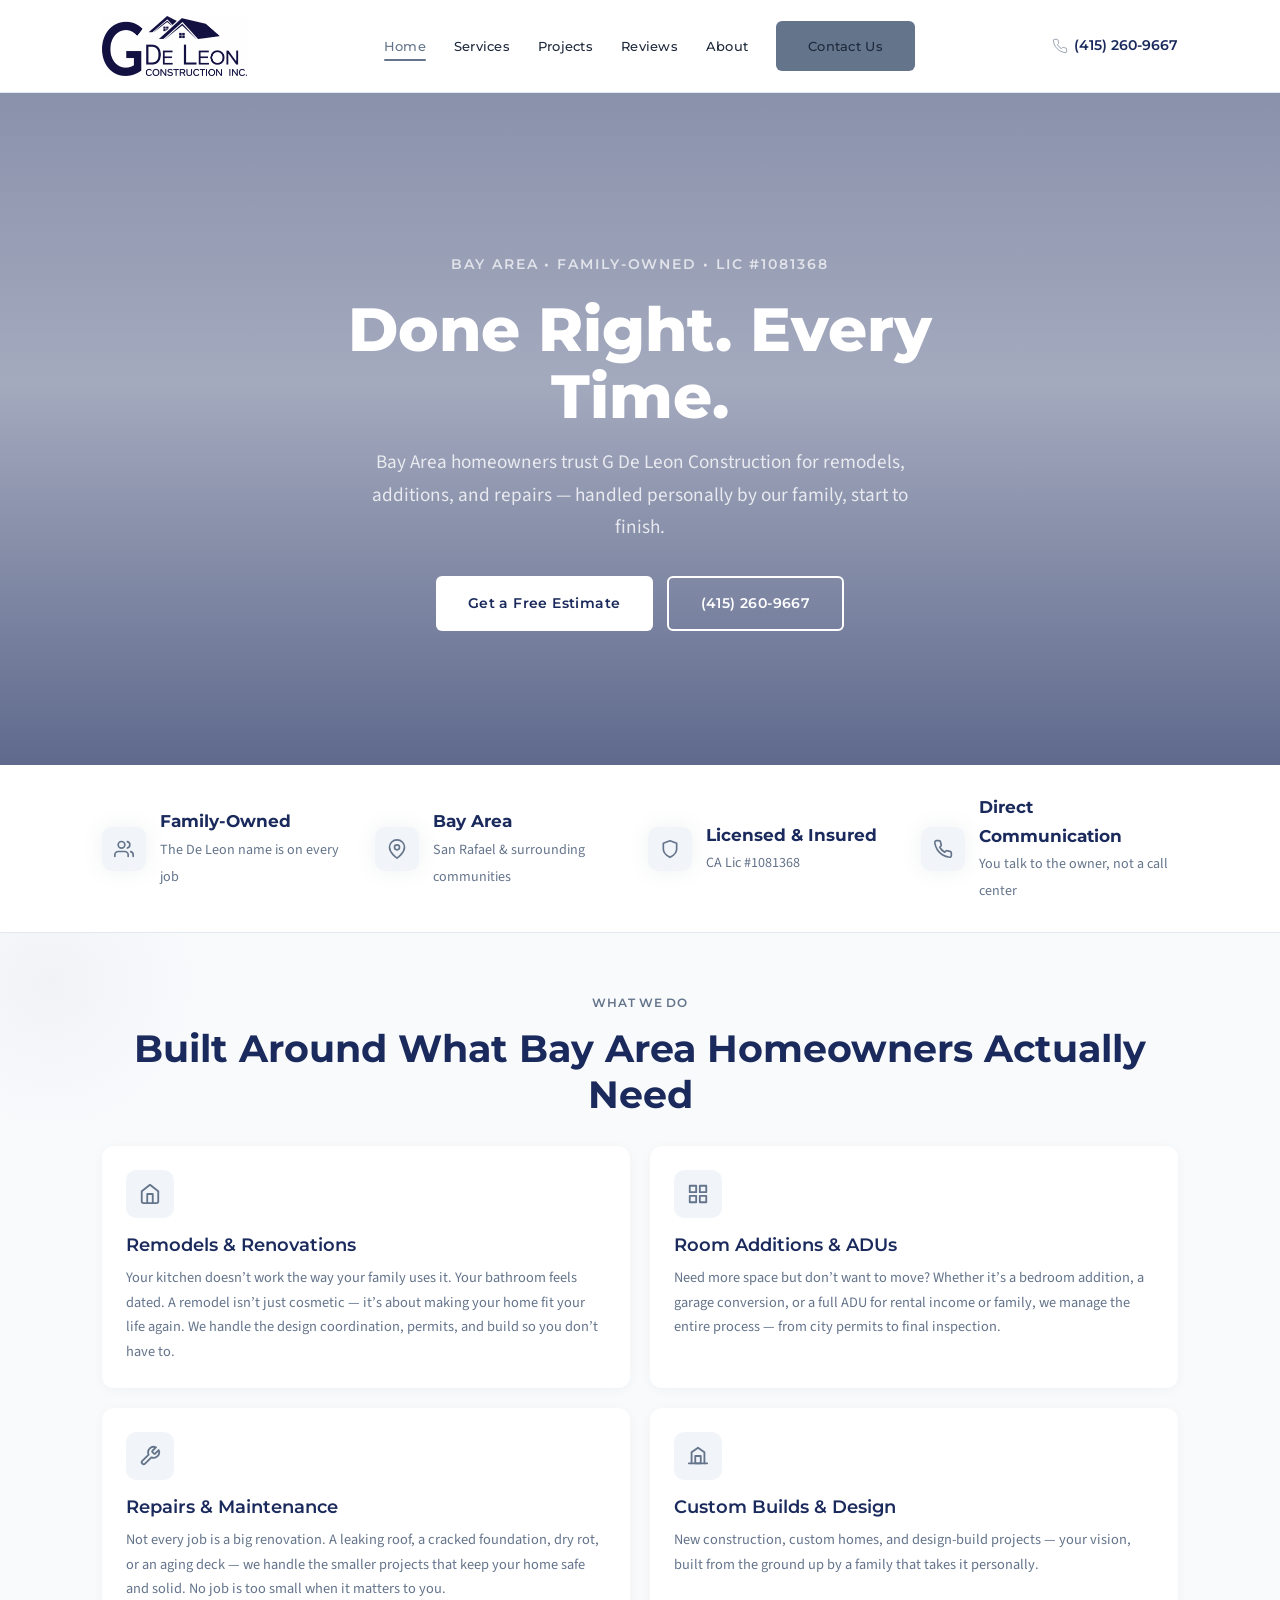
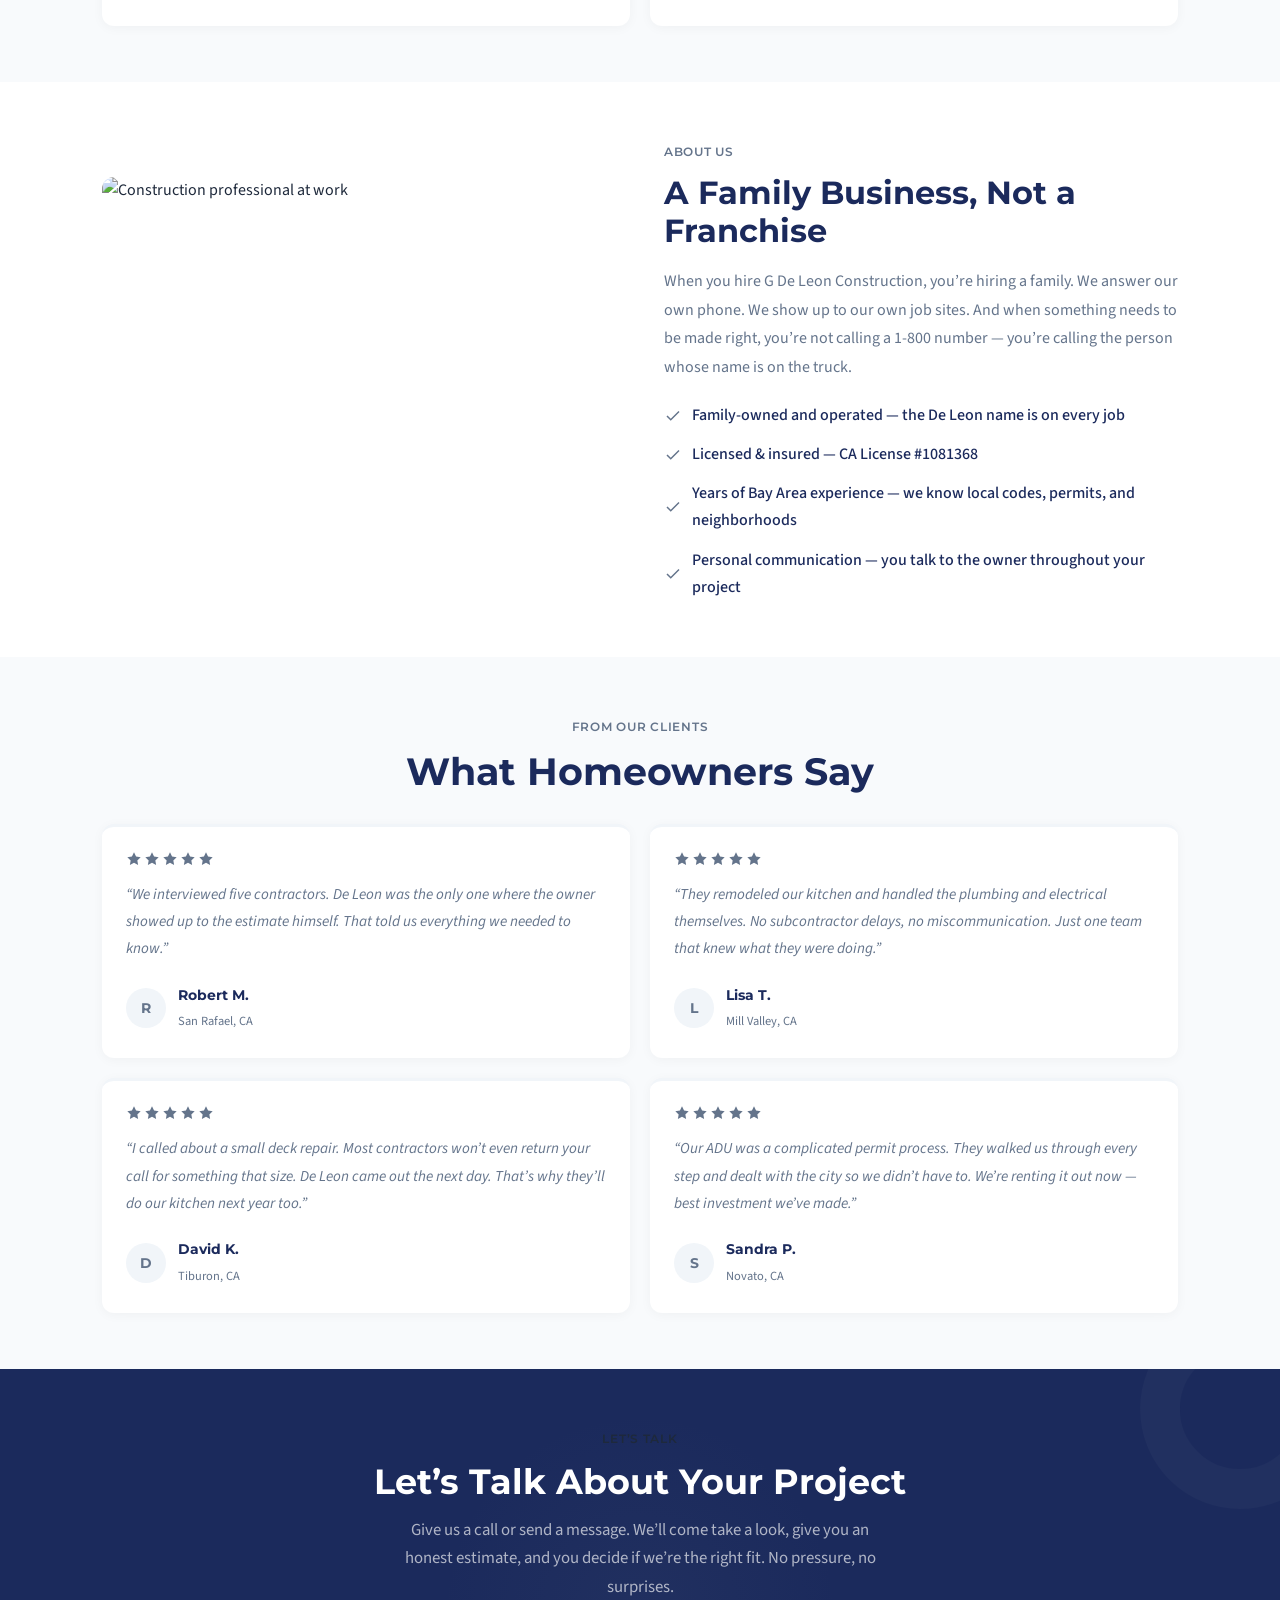
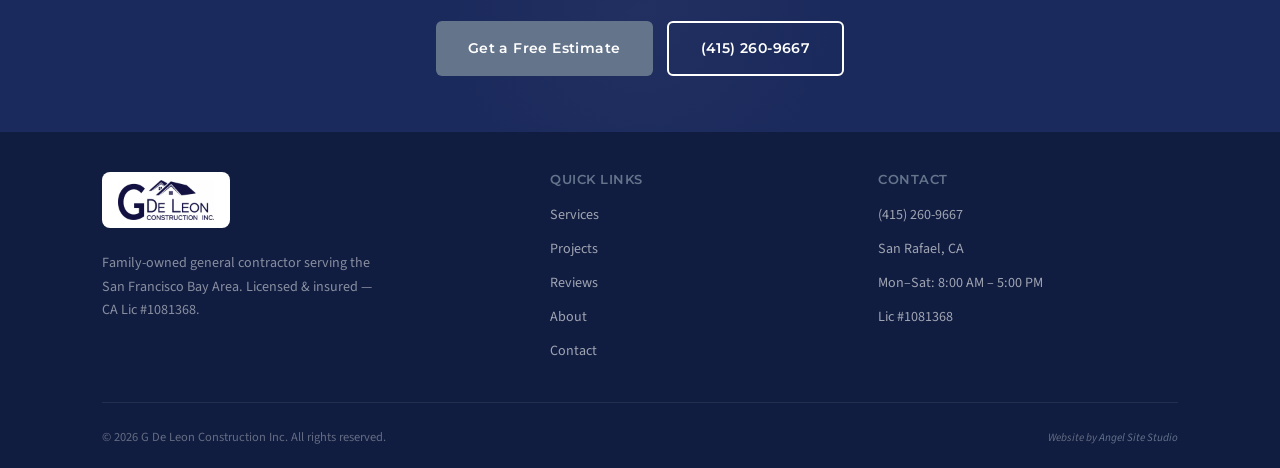
==== index.html @ 247d66f2 "Initial site build — G De Leon Construction Inc. Family-owned general contractor website for Bay Are" ====
<!DOCTYPE html>
<html lang="en">
<head>
  <meta charset="UTF-8" />
  <meta name="viewport" content="width=device-width, initial-scale=1.0" />
  <title>G De Leon Construction Inc. | Family-Owned General Contractor &mdash; Bay Area, CA</title>
  <meta name="description" content="G De Leon Construction &mdash; family-owned general contractor serving the Bay Area. Kitchen & bath remodels, room additions, ADUs, and home repairs. Call (415) 260-9667." />
  <link rel="icon" type="image/svg+xml" href="images/favicon.svg">
  <link rel="stylesheet" href="css/styles.css" />
  <script type="application/ld+json">
  {
    "@context": "https://schema.org",
    "@type": "GeneralContractor",
    "name": "G De Leon Construction Inc.",
    "telephone": "+14152609667",
    "areaServed": "San Francisco Bay Area",
    "address": { "@type": "PostalAddress", "addressLocality": "San Rafael", "addressRegion": "CA", "addressCountry": "US" }
  }
  </script>
</head>
<body>

  <!-- Header -->
  <header class="site-header">
    <div class="container">
      <div class="header-inner">
        <a href="index.html" class="logo">
          <img src="images/logo.png" alt="G De Leon Construction" />
        </a>
        <nav class="main-nav" aria-label="Main">
          <a href="index.html" class="active">Home</a>
          <a href="services.html">Services</a>
          <a href="projects.html">Projects</a>
          <a href="reviews.html">Reviews</a>
          <a href="about.html">About</a>
          <a href="contact.html" class="btn btn-amber">Contact Us</a>
        </nav>
        <a href="tel:4152609667" class="header-phone">
          <svg viewBox="0 0 24 24" fill="none" stroke="currentColor"><path d="M22 16.92v3a2 2 0 01-2.18 2 19.79 19.79 0 01-8.63-3.07 19.5 19.5 0 01-6-6 19.79 19.79 0 01-3.07-8.67A2 2 0 014.11 2h3a2 2 0 012 1.72 12.84 12.84 0 00.7 2.81 2 2 0 01-.45 2.11L8.09 9.91a16 16 0 006 6l1.27-1.27a2 2 0 012.11-.45 12.84 12.84 0 002.81.7A2 2 0 0122 16.92z"/></svg>
          (415) 260-9667
        </a>
        <button class="nav-toggle" aria-label="Menu">
          <span></span><span></span><span></span>
        </button>
      </div>
    </div>
  </header>

  <!-- Hero -->
  <section class="hero">
    <div class="hero-bg"></div>
    <div class="hero-overlay"></div>
    <div class="container">
      <div class="hero-content">
        <span class="label">BAY AREA &bull; FAMILY-OWNED &bull; LIC #1081368</span>
        <h1>Done Right. Every Time.</h1>
        <p>Bay Area homeowners trust G De Leon Construction for remodels, additions, and repairs &mdash; handled personally by our family, start to finish.</p>
        <div class="hero-btns">
          <a href="#contact" class="btn btn-white">Get a Free Estimate</a>
          <a href="tel:4152609667" class="btn btn-outline-white">(415) 260-9667</a>
        </div>
      </div>
    </div>
  </section>

  <!-- Stats Strip -->
  <section class="stats">
    <div class="container">
      <div class="stats-grid">
        <div class="stat-item">
          <div class="stat-icon">
            <svg viewBox="0 0 24 24"><path d="M17 21v-2a4 4 0 00-4-4H5a4 4 0 00-4 4v2"/><circle cx="9" cy="7" r="4"/><path d="M23 21v-2a4 4 0 00-3-3.87"/><path d="M16 3.13a4 4 0 010 7.75"/></svg>
          </div>
          <div class="stat-text">
            <strong>Family-Owned</strong>
            <span>The De Leon name is on every job</span>
          </div>
        </div>
        <div class="stat-item">
          <div class="stat-icon">
            <svg viewBox="0 0 24 24"><path d="M21 10c0 7-9 13-9 13s-9-6-9-13a9 9 0 0118 0z"/><circle cx="12" cy="10" r="3"/></svg>
          </div>
          <div class="stat-text">
            <strong>Bay Area</strong>
            <span>San Rafael &amp; surrounding communities</span>
          </div>
        </div>
        <div class="stat-item">
          <div class="stat-icon">
            <svg viewBox="0 0 24 24"><path d="M12 22s8-4 8-10V5l-8-3-8 3v7c0 6 8 10 8 10z"/></svg>
          </div>
          <div class="stat-text">
            <strong>Licensed &amp; Insured</strong>
            <span>CA Lic #1081368</span>
          </div>
        </div>
        <div class="stat-item">
          <div class="stat-icon">
            <svg viewBox="0 0 24 24"><path d="M22 16.92v3a2 2 0 01-2.18 2 19.79 19.79 0 01-8.63-3.07 19.5 19.5 0 01-6-6 19.79 19.79 0 01-3.07-8.67A2 2 0 014.11 2h3a2 2 0 012 1.72 12.84 12.84 0 00.7 2.81 2 2 0 01-.45 2.11L8.09 9.91a16 16 0 006 6l1.27-1.27a2 2 0 012.11-.45 12.84 12.84 0 002.81.7A2 2 0 0122 16.92z"/></svg>
          </div>
          <div class="stat-text">
            <strong>Direct Communication</strong>
            <span>You talk to the owner, not a call center</span>
          </div>
        </div>
      </div>
    </div>
  </section>

  <!-- Services -->
  <section class="services-section section">
    <div class="container">
      <div class="text-center">
        <span class="label">What We Do</span>
        <h2 class="section-heading">Built Around What Bay Area Homeowners Actually Need</h2>
      </div>
      <div class="services-grid">
        <div class="service-card">
          <div class="service-icon">
            <svg viewBox="0 0 24 24"><path d="M3 9l9-7 9 7v11a2 2 0 01-2 2H5a2 2 0 01-2-2z"/><polyline points="9 22 9 12 15 12 15 22"/></svg>
          </div>
          <h3>Remodels &amp; Renovations</h3>
          <p>Your kitchen doesn&rsquo;t work the way your family uses it. Your bathroom feels dated. A remodel isn&rsquo;t just cosmetic &mdash; it&rsquo;s about making your home fit your life again. We handle the design coordination, permits, and build so you don&rsquo;t have to.</p>
        </div>
        <div class="service-card">
          <div class="service-icon">
            <svg viewBox="0 0 24 24"><rect x="3" y="3" width="7" height="7"/><rect x="14" y="3" width="7" height="7"/><rect x="14" y="14" width="7" height="7"/><rect x="3" y="14" width="7" height="7"/></svg>
          </div>
          <h3>Room Additions &amp; ADUs</h3>
          <p>Need more space but don&rsquo;t want to move? Whether it&rsquo;s a bedroom addition, a garage conversion, or a full ADU for rental income or family, we manage the entire process &mdash; from city permits to final inspection.</p>
        </div>
        <div class="service-card">
          <div class="service-icon">
            <svg viewBox="0 0 24 24"><path d="M14.7 6.3a1 1 0 000 1.4l1.6 1.6a1 1 0 001.4 0l3.77-3.77a6 6 0 01-7.94 7.94l-6.91 6.91a2.12 2.12 0 01-3-3l6.91-6.91a6 6 0 017.94-7.94l-3.76 3.76z"/></svg>
          </div>
          <h3>Repairs &amp; Maintenance</h3>
          <p>Not every job is a big renovation. A leaking roof, a cracked foundation, dry rot, or an aging deck &mdash; we handle the smaller projects that keep your home safe and solid. No job is too small when it matters to you.</p>
        </div>
        <div class="service-card">
          <div class="service-icon">
            <svg viewBox="0 0 24 24"><path d="M2 20h20"/><path d="M5 20V8l7-5 7 5v12"/><rect x="9" y="12" width="6" height="8"/></svg>
          </div>
          <h3>Custom Builds &amp; Design</h3>
          <p>New construction, custom homes, and design-build projects &mdash; your vision, built from the ground up by a family that takes it personally.</p>
        </div>
      </div>
    </div>
  </section>

  <!-- About Split -->
  <section class="about-split section">
    <div class="container">
      <div class="split-grid">
        <div class="split-image">
          <img src="https://images.unsplash.com/photo-1504307651254-35680f356dfd?w=800&q=85" alt="Construction professional at work" loading="lazy" />
        </div>
        <div class="split-content">
          <span class="label">About Us</span>
          <h2>A Family Business, Not a Franchise</h2>
          <p>When you hire G De Leon Construction, you&rsquo;re hiring a family. We answer our own phone. We show up to our own job sites. And when something needs to be made right, you&rsquo;re not calling a 1-800 number &mdash; you&rsquo;re calling the person whose name is on the truck.</p>
          <ul class="values-list">
            <li><svg viewBox="0 0 24 24" fill="none" stroke="currentColor" stroke-width="2"><polyline points="20 6 9 17 4 12"/></svg> Family-owned and operated &mdash; the De Leon name is on every job</li>
            <li><svg viewBox="0 0 24 24" fill="none" stroke="currentColor" stroke-width="2"><polyline points="20 6 9 17 4 12"/></svg> Licensed &amp; insured &mdash; CA License #1081368</li>
            <li><svg viewBox="0 0 24 24" fill="none" stroke="currentColor" stroke-width="2"><polyline points="20 6 9 17 4 12"/></svg> Years of Bay Area experience &mdash; we know local codes, permits, and neighborhoods</li>
            <li><svg viewBox="0 0 24 24" fill="none" stroke="currentColor" stroke-width="2"><polyline points="20 6 9 17 4 12"/></svg> Personal communication &mdash; you talk to the owner throughout your project</li>
          </ul>
        </div>
      </div>
    </div>
  </section>

  <!-- Testimonials -->
  <section class="testimonials-section section">
    <div class="container">
      <div class="text-center">
        <span class="label">From Our Clients</span>
        <h2 class="section-heading">What Homeowners Say</h2>
      </div>
      <div class="testimonials-grid">
        <div class="testimonial-card">
          <div class="testimonial-stars">
            <svg viewBox="0 0 24 24"><polygon points="12 2 15.09 8.26 22 9.27 17 14.14 18.18 21.02 12 17.77 5.82 21.02 7 14.14 2 9.27 8.91 8.26 12 2"/></svg>
            <svg viewBox="0 0 24 24"><polygon points="12 2 15.09 8.26 22 9.27 17 14.14 18.18 21.02 12 17.77 5.82 21.02 7 14.14 2 9.27 8.91 8.26 12 2"/></svg>
            <svg viewBox="0 0 24 24"><polygon points="12 2 15.09 8.26 22 9.27 17 14.14 18.18 21.02 12 17.77 5.82 21.02 7 14.14 2 9.27 8.91 8.26 12 2"/></svg>
            <svg viewBox="0 0 24 24"><polygon points="12 2 15.09 8.26 22 9.27 17 14.14 18.18 21.02 12 17.77 5.82 21.02 7 14.14 2 9.27 8.91 8.26 12 2"/></svg>
            <svg viewBox="0 0 24 24"><polygon points="12 2 15.09 8.26 22 9.27 17 14.14 18.18 21.02 12 17.77 5.82 21.02 7 14.14 2 9.27 8.91 8.26 12 2"/></svg>
          </div>
          <p class="testimonial-text">&ldquo;We interviewed five contractors. De Leon was the only one where the owner showed up to the estimate himself. That told us everything we needed to know.&rdquo;</p>
          <div class="testimonial-author">
            <div class="testimonial-avatar">R</div>
            <div>
              <strong>Robert M.</strong>
              <span>San Rafael, CA</span>
            </div>
          </div>
        </div>
        <div class="testimonial-card">
          <div class="testimonial-stars">
            <svg viewBox="0 0 24 24"><polygon points="12 2 15.09 8.26 22 9.27 17 14.14 18.18 21.02 12 17.77 5.82 21.02 7 14.14 2 9.27 8.91 8.26 12 2"/></svg>
            <svg viewBox="0 0 24 24"><polygon points="12 2 15.09 8.26 22 9.27 17 14.14 18.18 21.02 12 17.77 5.82 21.02 7 14.14 2 9.27 8.91 8.26 12 2"/></svg>
            <svg viewBox="0 0 24 24"><polygon points="12 2 15.09 8.26 22 9.27 17 14.14 18.18 21.02 12 17.77 5.82 21.02 7 14.14 2 9.27 8.91 8.26 12 2"/></svg>
            <svg viewBox="0 0 24 24"><polygon points="12 2 15.09 8.26 22 9.27 17 14.14 18.18 21.02 12 17.77 5.82 21.02 7 14.14 2 9.27 8.91 8.26 12 2"/></svg>
            <svg viewBox="0 0 24 24"><polygon points="12 2 15.09 8.26 22 9.27 17 14.14 18.18 21.02 12 17.77 5.82 21.02 7 14.14 2 9.27 8.91 8.26 12 2"/></svg>
          </div>
          <p class="testimonial-text">&ldquo;They remodeled our kitchen and handled the plumbing and electrical themselves. No subcontractor delays, no miscommunication. Just one team that knew what they were doing.&rdquo;</p>
          <div class="testimonial-author">
            <div class="testimonial-avatar">L</div>
            <div>
              <strong>Lisa T.</strong>
              <span>Mill Valley, CA</span>
            </div>
          </div>
        </div>
        <div class="testimonial-card">
          <div class="testimonial-stars">
            <svg viewBox="0 0 24 24"><polygon points="12 2 15.09 8.26 22 9.27 17 14.14 18.18 21.02 12 17.77 5.82 21.02 7 14.14 2 9.27 8.91 8.26 12 2"/></svg>
            <svg viewBox="0 0 24 24"><polygon points="12 2 15.09 8.26 22 9.27 17 14.14 18.18 21.02 12 17.77 5.82 21.02 7 14.14 2 9.27 8.91 8.26 12 2"/></svg>
            <svg viewBox="0 0 24 24"><polygon points="12 2 15.09 8.26 22 9.27 17 14.14 18.18 21.02 12 17.77 5.82 21.02 7 14.14 2 9.27 8.91 8.26 12 2"/></svg>
            <svg viewBox="0 0 24 24"><polygon points="12 2 15.09 8.26 22 9.27 17 14.14 18.18 21.02 12 17.77 5.82 21.02 7 14.14 2 9.27 8.91 8.26 12 2"/></svg>
            <svg viewBox="0 0 24 24"><polygon points="12 2 15.09 8.26 22 9.27 17 14.14 18.18 21.02 12 17.77 5.82 21.02 7 14.14 2 9.27 8.91 8.26 12 2"/></svg>
          </div>
          <p class="testimonial-text">&ldquo;I called about a small deck repair. Most contractors won&rsquo;t even return your call for something that size. De Leon came out the next day. That&rsquo;s why they&rsquo;ll do our kitchen next year too.&rdquo;</p>
          <div class="testimonial-author">
            <div class="testimonial-avatar">D</div>
            <div>
              <strong>David K.</strong>
              <span>Tiburon, CA</span>
            </div>
          </div>
        </div>
        <div class="testimonial-card">
          <div class="testimonial-stars">
            <svg viewBox="0 0 24 24"><polygon points="12 2 15.09 8.26 22 9.27 17 14.14 18.18 21.02 12 17.77 5.82 21.02 7 14.14 2 9.27 8.91 8.26 12 2"/></svg>
            <svg viewBox="0 0 24 24"><polygon points="12 2 15.09 8.26 22 9.27 17 14.14 18.18 21.02 12 17.77 5.82 21.02 7 14.14 2 9.27 8.91 8.26 12 2"/></svg>
            <svg viewBox="0 0 24 24"><polygon points="12 2 15.09 8.26 22 9.27 17 14.14 18.18 21.02 12 17.77 5.82 21.02 7 14.14 2 9.27 8.91 8.26 12 2"/></svg>
            <svg viewBox="0 0 24 24"><polygon points="12 2 15.09 8.26 22 9.27 17 14.14 18.18 21.02 12 17.77 5.82 21.02 7 14.14 2 9.27 8.91 8.26 12 2"/></svg>
            <svg viewBox="0 0 24 24"><polygon points="12 2 15.09 8.26 22 9.27 17 14.14 18.18 21.02 12 17.77 5.82 21.02 7 14.14 2 9.27 8.91 8.26 12 2"/></svg>
          </div>
          <p class="testimonial-text">&ldquo;Our ADU was a complicated permit process. They walked us through every step and dealt with the city so we didn&rsquo;t have to. We&rsquo;re renting it out now &mdash; best investment we&rsquo;ve made.&rdquo;</p>
          <div class="testimonial-author">
            <div class="testimonial-avatar">S</div>
            <div>
              <strong>Sandra P.</strong>
              <span>Novato, CA</span>
            </div>
          </div>
        </div>
      </div>
    </div>
  </section>

  <!-- CTA -->
  <section class="cta-section section">
    <div class="container">
      <div class="cta-inner">
        <span class="label" style="color: var(--amber);">Let&rsquo;s Talk</span>
        <h2>Let&rsquo;s Talk About Your Project</h2>
        <p>Give us a call or send a message. We&rsquo;ll come take a look, give you an honest estimate, and you decide if we&rsquo;re the right fit. No pressure, no surprises.</p>
        <div class="cta-btns">
          <a href="contact.html" class="btn btn-amber">Get a Free Estimate</a>
          <a href="tel:4152609667" class="btn btn-outline-white">(415) 260-9667</a>
        </div>
      </div>
    </div>
  </section>

  <!-- Footer -->
  <footer class="site-footer">
    <div class="container">
      <div class="footer-grid">
        <div class="footer-brand"><div class="footer-logo-wrap">
          <img src="images/logo.png" alt="G De Leon Construction" /></div>
          <p>Family-owned general contractor serving the San Francisco Bay Area. Licensed &amp; insured &mdash; CA Lic #1081368.</p>
        </div>
        <div class="footer-col">
          <h4>Quick Links</h4>
          <a href="services.html">Services</a>
          <a href="projects.html">Projects</a>
          <a href="reviews.html">Reviews</a>
          <a href="about.html">About</a>
          <a href="contact.html">Contact</a>
        </div>
        <div class="footer-col">
          <h4>Contact</h4>
          <a href="tel:4152609667">(415) 260-9667</a>
          <a>San Rafael, CA</a>
          <a>Mon&ndash;Sat: 8:00 AM &ndash; 5:00 PM</a>
          <a>Lic #1081368</a>
        </div>
      </div>
      <div class="footer-bottom">
        <p>&copy; 2026 G De Leon Construction Inc. All rights reserved.</p>
        <p>Website by <a href="https://angelsitestudio.com" target="_blank">Angel Site Studio</a></p>
      </div>
    </div>
  </footer>

  <script src="js/main.js"></script>
</body>
</html>
---- css/styles.css ----
/* ============================================================
   G De Leon Construction Inc. — Website Styles
   ============================================================ */

@import url('https://fonts.googleapis.com/css2?family=Montserrat:wght@400;500;600;700;800&family=Source+Sans+3:wght@300;400;500;600&display=swap');

/* ---------- Variables ---------- */
:root {
  --navy:        #1B2A5C;
  --navy-dark:   #111D40;
  --accent:       #64748B;
  --accent-light: #F1F5F9;
  --accent-hover: #475569;
  --white:       #FFFFFF;
  --off-white:   #F8FAFC;
  --text:        #1E293B;
  --text-muted:  #64748B;
  --border:      #E2E8F0;
  --max-w:       1140px;
  --header-h:    93px;
  --transition:  0.3s ease;
  --heading:     'Montserrat', sans-serif;
  --body:        'Source Sans 3', sans-serif;
}

/* ---------- Reset ---------- */
*, *::before, *::after { box-sizing: border-box; margin: 0; padding: 0; }
html { scroll-behavior: smooth; font-size: 16px; }
body {
  font-family: var(--body);
  background: var(--white);
  color: var(--text);
  line-height: 1.7;
  -webkit-font-smoothing: antialiased;
}
img { max-width: 100%; height: auto; display: block; }
a { color: inherit; text-decoration: none; }
ul { list-style: none; }
button { cursor: pointer; border: none; background: none; font-family: inherit; }

/* ---------- Utilities ---------- */
.container {
  max-width: var(--max-w);
  margin: 0 auto;
  padding: 0 32px;
}

.section { padding: 56px 0; }
.section-sm { padding: 40px 0; }
.text-center { text-align: center; }

.label {
  display: inline-block;
  font-family: var(--heading);
  font-size: 0.75rem;
  font-weight: 600;
  letter-spacing: 0.06em;
  text-transform: uppercase;
  color: var(--accent);
  margin-bottom: 12px;
}

h1, h2, h3, h4 {
  font-family: var(--heading);
  font-weight: 700;
  line-height: 1.2;
  color: var(--navy);
}

.section-heading {
  font-size: clamp(1.8rem, 3vw, 2.5rem);
  margin-bottom: 16px;
}

.section-sub {
  font-size: 1.05rem;
  color: var(--text-muted);
  max-width: 520px;
  line-height: 1.75;
}

/* ---------- Buttons ---------- */
.btn {
  display: inline-flex;
  align-items: center;
  justify-content: center;
  padding: 14px 32px;
  font-family: var(--heading);
  font-size: 0.85rem;
  font-weight: 600;
  letter-spacing: 0.03em;
  border-radius: 6px;
  transition: all var(--transition);
  text-decoration: none;
}

.btn-amber {
  background: var(--accent);
  color: var(--white);
}
.btn-amber:hover {
  background: var(--accent-hover);
  transform: translateY(-1px);
}

.btn-outline {
  border: 2px solid var(--navy);
  color: var(--navy);
  background: transparent;
}
.btn-outline:hover {
  background: var(--navy);
  color: var(--white);
}

.btn-outline-white {
  border: 2px solid var(--white);
  color: var(--white);
  background: transparent;
}
.btn-outline-white:hover {
  background: var(--white);
  color: var(--navy);
}

.btn-white {
  background: var(--white);
  color: var(--navy);
}
.btn-white:hover {
  background: var(--navy);
  color: var(--white);
}

.btn-amber-outline {
  border: 2px solid var(--accent);
  color: var(--accent);
  background: transparent;
}
.btn-amber-outline:hover {
  background: var(--accent);
  color: var(--white);
}

/* ---------- Header ---------- */
.site-header {
  position: fixed;
  top: 0;
  left: 0;
  right: 0;
  padding: 16px 0;
  background: var(--white);
  border-bottom: 1px solid var(--border);
  z-index: 1000;
  transition: box-shadow var(--transition);
}
.site-header.scrolled {
  box-shadow: 0 2px 20px rgba(0,0,0,0.06);
}

.header-inner {
  display: flex;
  align-items: center;
  justify-content: space-between;
}

.logo {
  display: flex;
  align-items: center;
  flex-shrink: 0;
}
.logo img {
  height: 60px;
  width: auto;
  object-fit: contain;
}

.main-nav {
  display: flex;
  align-items: center;
  gap: 28px;
}
.main-nav a {
  font-family: var(--heading);
  font-size: 0.82rem;
  font-weight: 500;
  color: var(--text);
  letter-spacing: 0.02em;
  transition: color var(--transition);
  position: relative;
}
.main-nav a:hover,
.main-nav a.active {
  color: var(--accent);
}
.main-nav a.active::after {
  content: '';
  position: absolute;
  bottom: -4px;
  left: 0;
  right: 0;
  height: 2px;
  background: var(--accent);
  border-radius: 1px;
}

.header-phone {
  font-family: var(--heading);
  font-size: 0.85rem;
  font-weight: 600;
  color: var(--navy);
  display: flex;
  align-items: center;
  gap: 6px;
}
.header-phone svg {
  width: 16px;
  height: 16px;
  stroke: var(--accent);
}

/* Mobile Nav Toggle */
.nav-toggle {
  display: none;
  flex-direction: column;
  gap: 5px;
  padding: 4px;
}
.nav-toggle span {
  display: block;
  width: 24px;
  height: 2px;
  background: var(--navy);
  transition: all var(--transition);
}

/* ---------- Hero (Full-Screen Background) ---------- */
.hero {
  padding-top: var(--header-h);
  min-height: 85vh;
  display: flex;
  align-items: center;
  justify-content: center;
  position: relative;
  overflow: hidden;
}
.hero-bg {
  position: absolute;
  inset: 0;
  background-image: url('https://images.unsplash.com/photo-1600585154340-be6161a56a0c?w=1800&q=90');
  background-size: cover;
  background-position: center;
}
.hero-overlay {
  position: absolute;
  inset: 0;
  background: linear-gradient(to bottom,
    rgba(27,42,92,0.55) 0%,
    rgba(27,42,92,0.4) 50%,
    rgba(27,42,92,0.7) 100%
  );
}

.hero-content {
  position: relative;
  z-index: 1;
  text-align: center;
  max-width: 640px;
  padding-top: 24px;
}
.hero-content .label {
  color: rgba(255,255,255,0.7);
  letter-spacing: 0.14em;
  margin-bottom: 20px;
  font-size: 0.85rem;
}
.hero-content h1 {
  font-size: clamp(2.5rem, 5vw, 3.8rem);
  font-weight: 800;
  line-height: 1.1;
  margin-bottom: 16px;
  color: var(--white);
}
.hero-content p {
  font-size: 1.2rem;
  color: rgba(255,255,255,0.8);
  line-height: 1.7;
  max-width: 560px;
  margin: 0 auto 32px;
}
.hero-btns {
  display: flex;
  gap: 14px;
  justify-content: center;
  flex-wrap: wrap;
}

/* ---------- Stats Strip ---------- */
.stats {
  background: var(--white);
  border-bottom: 1px solid var(--border);
}

.stats-grid {
  display: grid;
  grid-template-columns: repeat(4, 1fr);
  gap: 16px;
  padding: 28px 0;
}

.stat-item {
  display: flex;
  align-items: center;
  gap: 14px;
}
.stat-icon {
  width: 44px;
  height: 44px;
  background: var(--accent-light);
  border-radius: 10px;
  display: flex;
  align-items: center;
  justify-content: center;
  flex-shrink: 0;
}
.stat-icon svg {
  width: 20px;
  height: 20px;
  stroke: var(--accent);
  fill: none;
  stroke-width: 2;
  stroke-linecap: round;
  stroke-linejoin: round;
}
.stat-text strong {
  display: block;
  font-family: var(--heading);
  font-size: 1.05rem;
  font-weight: 700;
  color: var(--navy);
}
.stat-text span {
  font-size: 0.88rem;
  color: var(--text-muted);
}

/* ---------- Services Grid ---------- */
.services-section {
  background: var(--off-white);
}

.services-grid {
  display: grid;
  grid-template-columns: repeat(2, 1fr);
  gap: 1.25rem;
  margin-top: 28px;
}

.service-card {
  background: var(--white);
  border-radius: 12px;
  padding: 1.5rem;
  box-shadow: 0 2px 12px rgba(0,0,0,0.04);
  transition: transform var(--transition), box-shadow var(--transition);
}
.service-card:hover {
  transform: translateY(-4px);
  box-shadow: 0 12px 32px rgba(0,0,0,0.08);
}

.service-icon {
  width: 48px;
  height: 48px;
  background: var(--accent-light);
  border-radius: 10px;
  display: flex;
  align-items: center;
  justify-content: center;
  margin-bottom: 16px;
}
.service-icon svg {
  width: 22px;
  height: 22px;
  stroke: var(--accent);
  fill: none;
  stroke-width: 2;
  stroke-linecap: round;
  stroke-linejoin: round;
}

.service-card h3 {
  font-size: 1.15rem;
  font-weight: 600;
  margin-bottom: 10px;
}
.service-card p {
  font-size: 0.9rem;
  color: var(--text-muted);
  line-height: 1.7;
}

/* ---------- About Split ---------- */
.about-split {
  background: var(--white);
}

.split-grid {
  display: grid;
  grid-template-columns: 1fr 1fr;
  gap: 48px;
  align-items: center;
}

.split-image {
  border-radius: 12px;
  overflow: hidden;
  aspect-ratio: 4/3;
}
.split-image img {
  width: 100%;
  height: 100%;
  object-fit: cover;
}

.split-content h2 {
  font-size: clamp(1.6rem, 2.5vw, 2.2rem);
  margin-bottom: 16px;
}
.split-content p {
  font-size: 1rem;
  color: var(--text-muted);
  line-height: 1.8;
  margin-bottom: 16px;
}

.values-list {
  margin-top: 20px;
  display: flex;
  flex-direction: column;
  gap: 12px;
}
.values-list li {
  display: flex;
  align-items: center;
  gap: 10px;
  font-weight: 500;
  color: var(--navy);
}
.values-list li svg {
  width: 18px;
  height: 18px;
  stroke: var(--accent);
  flex-shrink: 0;
}

/* ---------- Testimonials ---------- */
.testimonials-section {
  background: var(--off-white);
}

.testimonials-grid {
  display: grid;
  grid-template-columns: repeat(2, 1fr);
  gap: 1.25rem;
  margin-top: 28px;
}

.testimonial-card {
  background: var(--white);
  border-radius: 12px;
  padding: 1.5rem;
  box-shadow: 0 2px 12px rgba(0,0,0,0.04);
  display: flex;
  flex-direction: column;
}

.testimonial-stars {
  display: flex;
  gap: 2px;
  margin-bottom: 14px;
}
.testimonial-stars svg {
  width: 16px;
  height: 16px;
  fill: var(--accent);
}

.testimonial-text {
  font-size: 0.95rem;
  color: var(--text-muted);
  line-height: 1.8;
  font-style: italic;
  margin-bottom: 20px;
  flex: 1;
}

.testimonial-author {
  display: flex;
  align-items: center;
  gap: 12px;
}
.testimonial-avatar {
  width: 40px;
  height: 40px;
  border-radius: 50%;
  background: var(--accent-light);
  display: flex;
  align-items: center;
  justify-content: center;
  font-family: var(--heading);
  font-weight: 700;
  font-size: 0.85rem;
  color: var(--accent);
}
.testimonial-author strong {
  display: block;
  font-family: var(--heading);
  font-size: 0.9rem;
  color: var(--navy);
}
.testimonial-author span {
  font-size: 0.78rem;
  color: var(--text-muted);
}

/* ---------- CTA Section ---------- */
.cta-section {
  background: var(--navy);
  position: relative;
  overflow: hidden;
}
.cta-section::before {
  content: '';
  position: absolute;
  top: -60px;
  right: -60px;
  width: 200px;
  height: 200px;
  border: 40px solid rgba(100,116,139,0.08);
  border-radius: 50%;
}
.cta-inner {
  text-align: center;
  position: relative;
  z-index: 1;
}
.cta-section h2 {
  color: var(--white);
  font-size: clamp(1.6rem, 3vw, 2.2rem);
  margin-bottom: 12px;
}
.cta-section p {
  color: rgba(255,255,255,0.65);
  font-size: 1.05rem;
  margin-bottom: 20px;
  max-width: 480px;
  margin-left: auto;
  margin-right: auto;
}
.cta-btns {
  display: flex;
  gap: 14px;
  justify-content: center;
  flex-wrap: wrap;
}

/* ---------- Footer ---------- */
.site-footer {
  background: var(--navy-dark);
  padding: 40px 0 20px;
}

.footer-grid {
  display: grid;
  grid-template-columns: 1.4fr 1fr 1fr;
  gap: 28px;
  margin-bottom: 28px;
}

.footer-logo-wrap {
  display: inline-block;
  background: #fff;
  border-radius: 8px;
  padding: 8px 16px;
  margin-bottom: 14px;
}
.footer-brand img {
  height: 40px;
  width: auto;
  object-fit: contain;
}
.footer-brand p {
  font-size: 0.88rem;
  color: rgba(255,255,255,0.5);
  line-height: 1.7;
  max-width: 280px;
}

.footer-col h4 {
  font-size: 0.82rem;
  font-weight: 600;
  color: var(--accent);
  letter-spacing: 0.04em;
  text-transform: uppercase;
  margin-bottom: 16px;
}
.footer-col a {
  display: block;
  font-size: 0.88rem;
  color: rgba(255,255,255,0.6);
  margin-bottom: 10px;
  transition: color var(--transition);
}
.footer-col a:hover {
  color: var(--white);
}

.footer-bottom {
  border-top: 1px solid rgba(255,255,255,0.08);
  padding-top: 24px;
  display: flex;
  justify-content: space-between;
  align-items: center;
}
.footer-bottom p {
  font-size: 0.78rem;
  color: rgba(255,255,255,0.35);
}
.footer-bottom a {
  color: var(--accent);
}
.footer-bottom p:last-child {
  font-style: italic;
  font-size: 0.7rem;
}

/* ---------- Page Hero (inner pages) ---------- */
.page-hero {
  padding-top: calc(var(--header-h) + 48px);
  padding-bottom: 48px;
  background: var(--navy);
  text-align: center;
}
.page-hero h1 {
  color: var(--white);
  font-size: clamp(1.8rem, 3vw, 2.5rem);
  margin-bottom: 8px;
}
.page-hero p {
  color: rgba(255,255,255,0.55);
  font-size: 1rem;
}

/* ---------- Service Detail Sections ---------- */
.service-detail {
  border-bottom: 1px solid var(--border);
}
.service-detail:last-child {
  border-bottom: none;
}
.service-detail:nth-child(even) .split-grid {
  direction: rtl;
}
.service-detail:nth-child(even) .split-grid > * {
  direction: ltr;
}
.service-detail .split-content h3 {
  font-size: 1.4rem;
  margin-bottom: 12px;
}
.service-detail .feature-list {
  margin-top: 16px;
  display: flex;
  flex-direction: column;
  gap: 8px;
}
.service-detail .feature-list li {
  display: flex;
  align-items: center;
  gap: 8px;
  font-size: 0.92rem;
  color: var(--text-muted);
}
.service-detail .feature-list li::before {
  content: '';
  width: 6px;
  height: 6px;
  border-radius: 50%;
  background: var(--accent);
  flex-shrink: 0;
}

/* ---------- Services Bubbles ---------- */
.services-bubbles {
  background: var(--off-white);
  position: relative;
  overflow: hidden;
}
.services-bubbles::before {
  content: '';
  position: absolute;
  top: -80px;
  right: -80px;
  width: 260px;
  height: 260px;
  background: radial-gradient(circle, rgba(100,116,139,0.06) 0%, transparent 70%);
  border-radius: 50%;
  pointer-events: none;
}
.services-bubbles::after {
  content: '';
  position: absolute;
  bottom: -60px;
  left: -60px;
  width: 200px;
  height: 200px;
  background: radial-gradient(circle, rgba(27,42,92,0.04) 0%, transparent 70%);
  border-radius: 50%;
  pointer-events: none;
}

.bubbles-grid {
  display: grid;
  grid-template-columns: repeat(2, 1fr);
  gap: 1.25rem;
}

.service-bubble {
  display: flex;
  flex-direction: column;
  align-items: center;
  text-align: center;
  background: var(--white);
  border-radius: 20px;
  padding: 2.5rem 1.5rem 2rem;
  box-shadow: 0 4px 20px rgba(0,0,0,0.04);
  border: 1px solid rgba(0,0,0,0.04);
  transition: transform var(--transition), box-shadow var(--transition);
  text-decoration: none;
  color: inherit;
  position: relative;
  overflow: hidden;
}
.service-bubble::before {
  content: '';
  position: absolute;
  top: 0;
  left: 0;
  right: 0;
  height: 3px;
  background: linear-gradient(90deg, var(--accent), var(--accent-light));
  opacity: 0;
  transition: opacity var(--transition);
}
.service-bubble:hover {
  transform: translateY(-6px);
  box-shadow: 0 16px 40px rgba(0,0,0,0.1);
}
.service-bubble:hover::before {
  opacity: 1;
}

.bubble-icon {
  width: 64px;
  height: 64px;
  background: linear-gradient(135deg, var(--accent-light), rgba(100,116,139,0.15));
  border-radius: 16px;
  display: flex;
  align-items: center;
  justify-content: center;
  margin-bottom: 18px;
}
.bubble-icon svg {
  width: 28px;
  height: 28px;
  stroke: var(--accent);
}

.service-bubble h3 {
  font-family: var(--heading);
  font-size: 1.15rem;
  font-weight: 700;
  color: var(--navy);
  margin-bottom: 10px;
}
.service-bubble p {
  font-size: 0.9rem;
  color: var(--text-muted);
  line-height: 1.65;
  margin-bottom: 16px;
  flex: 1;
}
.bubble-link {
  font-family: var(--heading);
  font-size: 0.8rem;
  font-weight: 600;
  color: var(--accent);
  letter-spacing: 0.03em;
}
.service-bubble:hover .bubble-link {
  color: var(--accent-hover);
}

/* ---------- Visual Accents ---------- */
.testimonial-card {
  border-top: 3px solid var(--accent-light);
}
.testimonial-card:hover {
  border-top-color: var(--accent);
}

.services-section {
  position: relative;
  overflow: hidden;
}
.services-section::before {
  content: '';
  position: absolute;
  top: -100px;
  left: -100px;
  width: 300px;
  height: 300px;
  background: radial-gradient(circle, rgba(100,116,139,0.05) 0%, transparent 70%);
  border-radius: 50%;
  pointer-events: none;
}

.cta-section::after {
  content: '';
  position: absolute;
  bottom: -80px;
  left: 50%;
  transform: translateX(-50%);
  width: 400px;
  height: 400px;
  background: radial-gradient(circle, rgba(100,116,139,0.08) 0%, transparent 70%);
  border-radius: 50%;
  pointer-events: none;
}

.stat-icon {
  box-shadow: 0 0 20px rgba(100,116,139,0.1);
}

/* ---------- Gallery ---------- */
.gallery-section {
  background: var(--off-white);
}

.gallery-filters {
  display: flex;
  gap: 10px;
  justify-content: center;
  flex-wrap: wrap;
  margin-bottom: 32px;
}
.filter-btn {
  padding: 8px 20px;
  font-family: var(--heading);
  font-size: 0.8rem;
  font-weight: 500;
  border-radius: 6px;
  border: 1px solid var(--border);
  color: var(--text-muted);
  background: var(--white);
  transition: all var(--transition);
}
.filter-btn:hover,
.filter-btn.active {
  background: var(--accent);
  color: var(--white);
  border-color: var(--accent);
}

.gallery-grid {
  display: grid;
  grid-template-columns: repeat(2, 1fr);
  gap: 1.25rem;
}

.gallery-card {
  border-radius: 12px;
  overflow: hidden;
  background: var(--white);
  box-shadow: 0 2px 12px rgba(0,0,0,0.04);
  transition: transform var(--transition), box-shadow var(--transition);
}
.gallery-card:hover {
  transform: translateY(-3px);
  box-shadow: 0 12px 32px rgba(0,0,0,0.08);
}
.gallery-card img {
  width: 100%;
  aspect-ratio: 16/10;
  object-fit: cover;
}
.gallery-caption {
  padding: 10px 14px;
}
.gallery-caption h4 {
  font-size: 0.95rem;
  font-weight: 600;
  margin-bottom: 2px;
}
.gallery-caption span {
  font-size: 0.8rem;
  color: var(--text-muted);
}

/* ---------- Reviews Page ---------- */
.rating-strip {
  background: var(--white);
  border-bottom: 1px solid var(--border);
  padding: 32px 0;
}
.rating-inner {
  display: flex;
  align-items: center;
  justify-content: center;
  gap: 16px;
  flex-wrap: wrap;
}
.rating-score {
  font-family: var(--heading);
  font-size: 2.5rem;
  font-weight: 800;
  color: var(--navy);
}
.rating-stars {
  display: flex;
  gap: 4px;
}
.rating-stars svg {
  width: 24px;
  height: 24px;
  fill: var(--accent);
}
.rating-label {
  font-size: 0.9rem;
  color: var(--text-muted);
}

/* ---------- Contact Page ---------- */
.contact-section {
  background: var(--off-white);
}

.contact-grid {
  display: grid;
  grid-template-columns: 1fr 1.4fr;
  gap: 40px;
  align-items: start;
}

.contact-info-clean h2 {
  font-size: clamp(1.6rem, 2.5vw, 2.2rem);
  margin-bottom: 12px;
}
.contact-info-clean > p {
  font-size: 0.95rem;
  color: var(--text-muted);
  line-height: 1.8;
  margin-bottom: 28px;
}

.contact-detail-row {
  display: flex;
  align-items: center;
  gap: 16px;
  padding: 14px 0;
  border-bottom: 1px solid var(--border);
}
.contact-detail-row:first-of-type {
  border-top: 1px solid var(--border);
}
.contact-label {
  font-family: var(--heading);
  font-size: 0.7rem;
  font-weight: 600;
  letter-spacing: 0.12em;
  text-transform: uppercase;
  color: var(--accent);
  width: 80px;
  flex-shrink: 0;
}
.contact-value {
  font-size: 0.95rem;
  color: var(--text);
}
.contact-value a {
  color: var(--text);
  transition: color var(--transition);
}
.contact-value a:hover {
  color: var(--navy);
}

.contact-info {
  padding: 1.5rem;
  background: var(--navy);
  border-radius: 12px;
  color: var(--white);
}
.contact-info h3 {
  color: var(--white);
  font-size: 1.3rem;
  margin-bottom: 20px;
}
.contact-detail {
  display: flex;
  align-items: flex-start;
  gap: 12px;
  margin-bottom: 20px;
}
.contact-detail svg {
  width: 20px;
  height: 20px;
  stroke: var(--accent);
  flex-shrink: 0;
  margin-top: 2px;
}
.contact-detail strong {
  display: block;
  font-size: 0.88rem;
  margin-bottom: 2px;
}
.contact-detail span, .contact-detail a {
  font-size: 0.88rem;
  color: rgba(255,255,255,0.65);
}
.contact-detail a:hover {
  color: var(--white);
}

.contact-form {
  background: var(--white);
  border-radius: 12px;
  padding: 1.5rem;
  box-shadow: 0 2px 12px rgba(0,0,0,0.04);
}
.contact-form h3 {
  font-size: 1.2rem;
  margin-bottom: 20px;
}

.form-group {
  margin-bottom: 16px;
}
.form-group label {
  display: block;
  font-family: var(--heading);
  font-size: 0.82rem;
  font-weight: 500;
  color: var(--navy);
  margin-bottom: 6px;
}
.form-group input,
.form-group select,
.form-group textarea {
  width: 100%;
  padding: 12px 16px;
  border: 1px solid var(--border);
  border-radius: 6px;
  font-family: var(--body);
  font-size: 0.95rem;
  color: var(--text);
  transition: border-color var(--transition);
}
.form-group input:focus,
.form-group select:focus,
.form-group textarea:focus {
  outline: none;
  border-color: var(--accent);
}
.form-group textarea {
  resize: vertical;
  min-height: 120px;
}
.form-row {
  display: grid;
  grid-template-columns: 1fr 1fr;
  gap: 16px;
}

/* ---------- About Page ---------- */
.about-hero-content {
  max-width: 640px;
  margin: 0 auto;
}

.values-grid {
  display: grid;
  grid-template-columns: repeat(2, 1fr);
  gap: 1.25rem;
  margin-top: 28px;
}
.value-card {
  background: var(--white);
  border-radius: 12px;
  padding: 1.5rem;
  text-align: center;
  box-shadow: 0 2px 12px rgba(0,0,0,0.04);
}
.value-card h3 {
  font-size: 1.05rem;
  margin-bottom: 10px;
}
.value-card p {
  font-size: 0.88rem;
  color: var(--text-muted);
  line-height: 1.7;
}
.value-icon {
  width: 52px;
  height: 52px;
  background: var(--accent-light);
  border-radius: 12px;
  display: flex;
  align-items: center;
  justify-content: center;
  margin: 0 auto 14px;
}
.value-icon svg {
  width: 24px;
  height: 24px;
  stroke: var(--accent);
  fill: none;
  stroke-width: 2;
}

.service-areas {
  display: flex;
  flex-wrap: wrap;
  gap: 8px;
  margin-top: 16px;
}
.area-tag {
  padding: 6px 14px;
  background: var(--accent-light);
  border-radius: 20px;
  font-size: 0.82rem;
  font-weight: 500;
  color: var(--navy);
}

/* ---------- Responsive ---------- */
@media (max-width: 1024px) {
  .hero-grid { grid-template-columns: 1fr; gap: 32px; }
  .hero-image { max-height: 400px; aspect-ratio: 16/10; }
  .hero-content { padding: 32px 0 0; }
  .stats-grid { grid-template-columns: repeat(2, 1fr); }
  .services-grid { grid-template-columns: repeat(2, 1fr); }
  .split-grid { grid-template-columns: 1fr; gap: 32px; }
  .service-detail:nth-child(even) .split-grid { direction: ltr; }
  .footer-grid { grid-template-columns: 1fr 1fr; }
  .gallery-grid { grid-template-columns: repeat(2, 1fr); }
  .contact-grid { grid-template-columns: 1fr; }
  .values-grid { grid-template-columns: repeat(2, 1fr); }
  .bubbles-grid { grid-template-columns: repeat(2, 1fr); }

  .logo img { height: 48px; }
}

@media (max-width: 768px) {
  .main-nav {
    position: fixed;
    top: var(--header-h);
    left: 0;
    right: 0;
    bottom: 0;
    background: var(--white);
    flex-direction: column;
    justify-content: center;
    gap: 16px;
    opacity: 0;
    pointer-events: none;
    transition: opacity var(--transition);
  }
  .main-nav.open {
    opacity: 1;
    pointer-events: all;
  }
  .main-nav a {
    font-size: 1.1rem;
  }

  .nav-toggle { display: flex; }
  .header-phone { display: none; }

  .hero { min-height: auto; padding: 32px 0; }
  .hero-content h1 { font-size: 2rem; }
  .hero-image { max-height: 300px; }

  .stats-grid { grid-template-columns: 1fr 1fr; gap: 16px; }
  .services-grid { grid-template-columns: 1fr; }
  .bubbles-grid { grid-template-columns: 1fr; }
  .testimonials-grid { grid-template-columns: 1fr; }
  .gallery-grid { grid-template-columns: 1fr; }
  .footer-grid { grid-template-columns: 1fr; gap: 20px; }
  .values-grid { grid-template-columns: 1fr; }
  .form-row { grid-template-columns: 1fr; }

  .section { padding: 40px 0; }
  .section-sm { padding: 28px 0; }

  .logo img { height: 42px; }
}
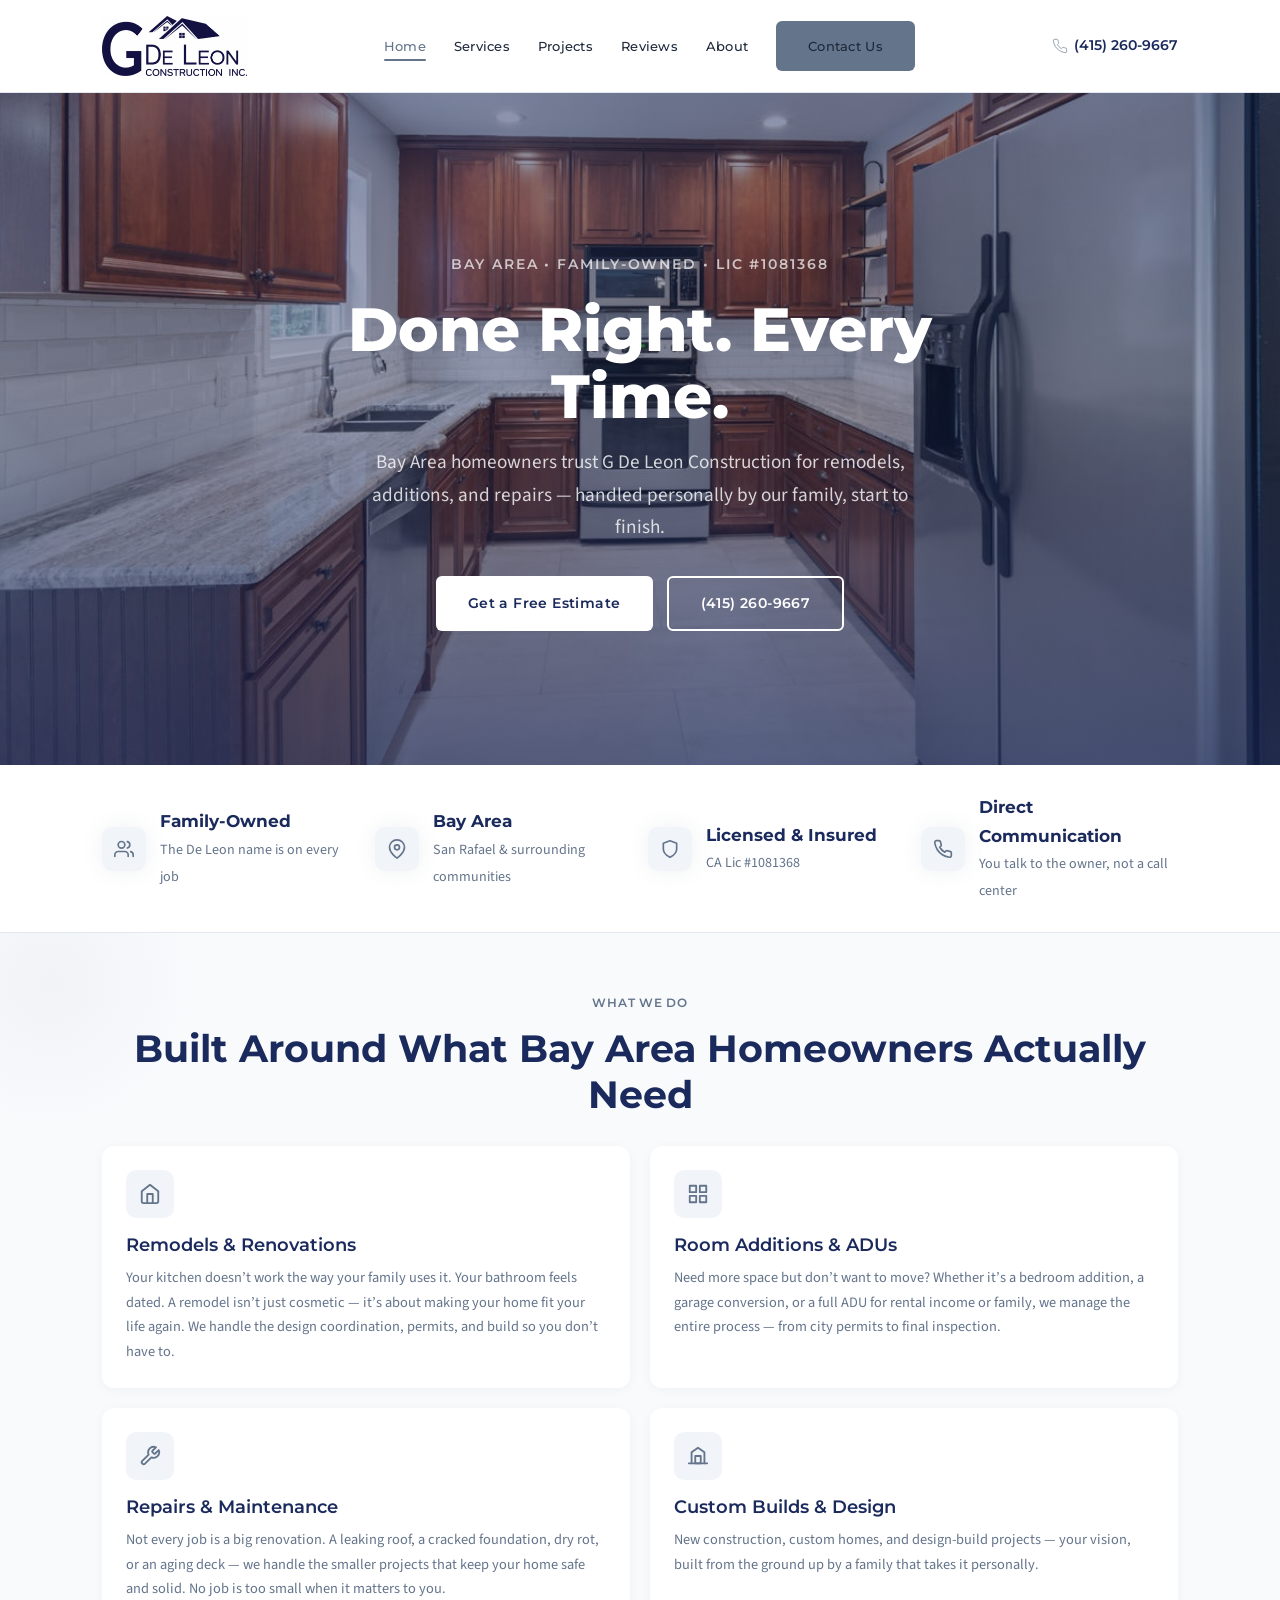
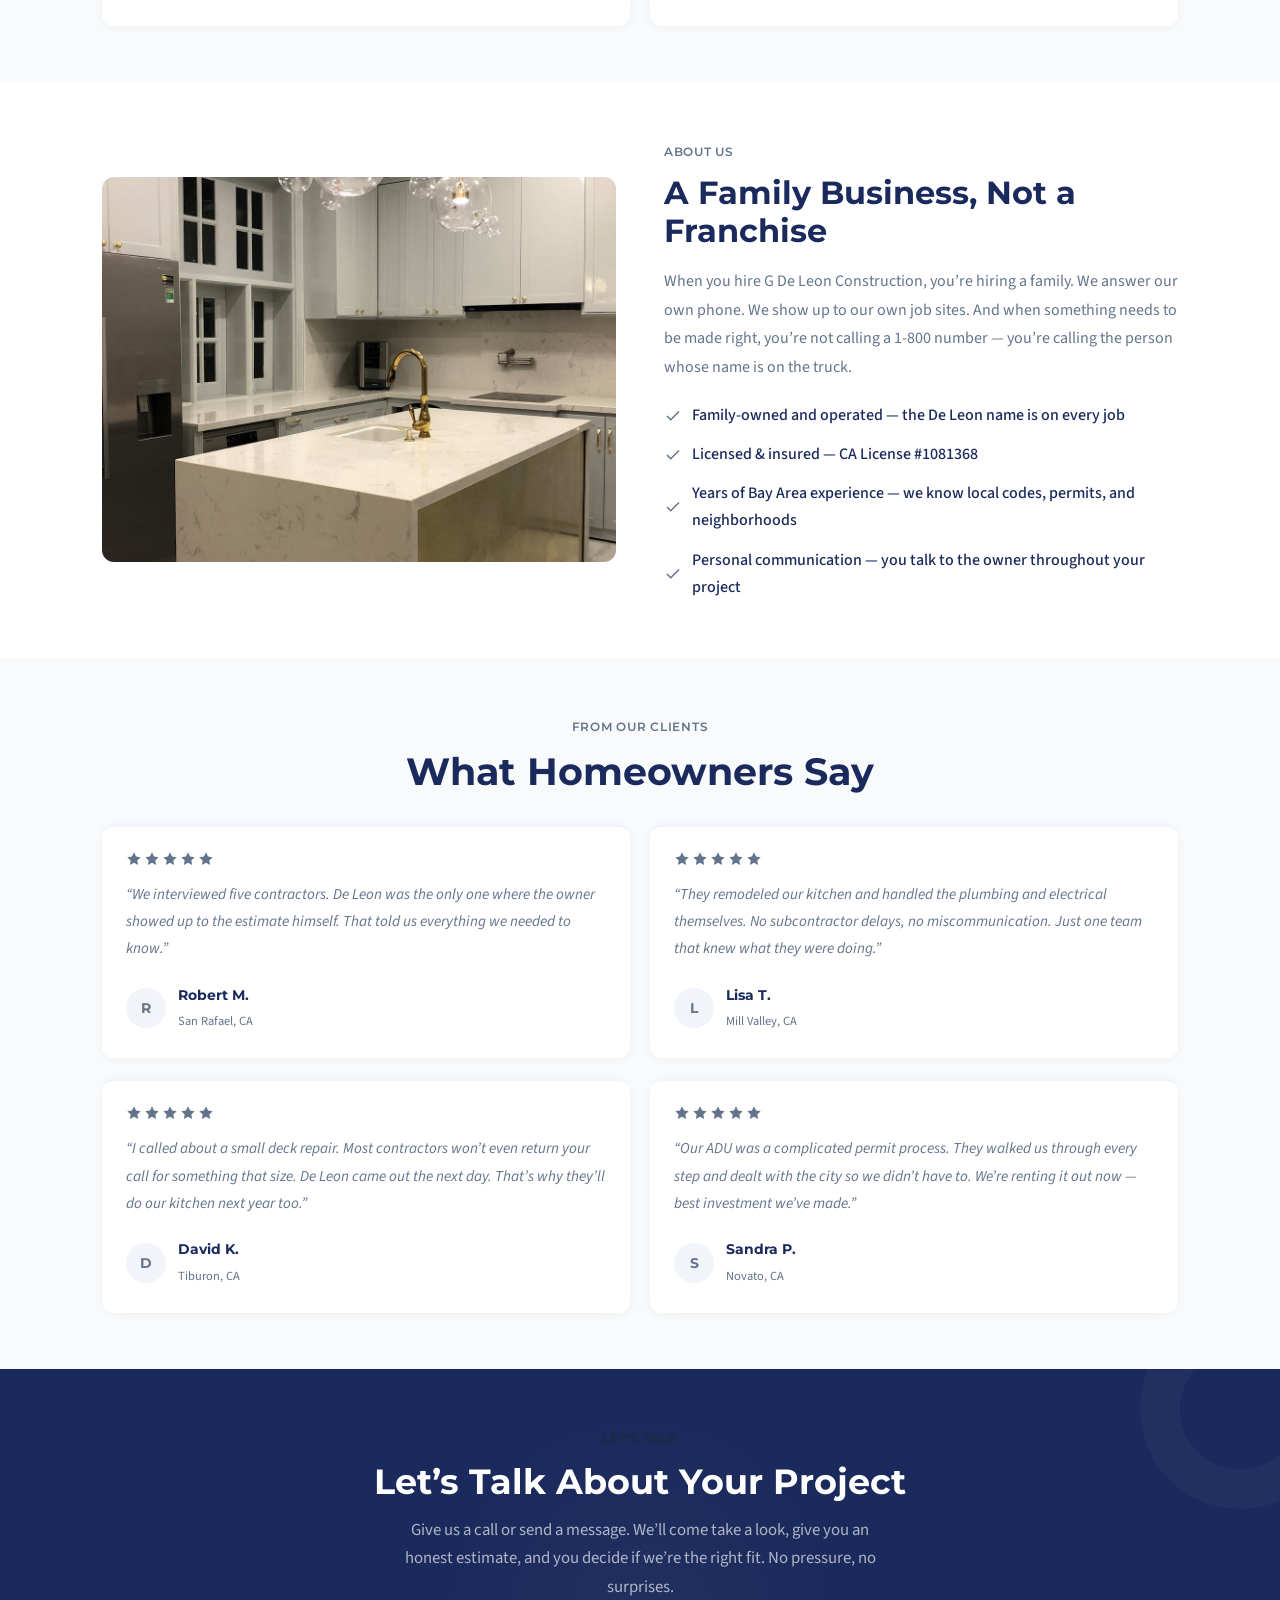
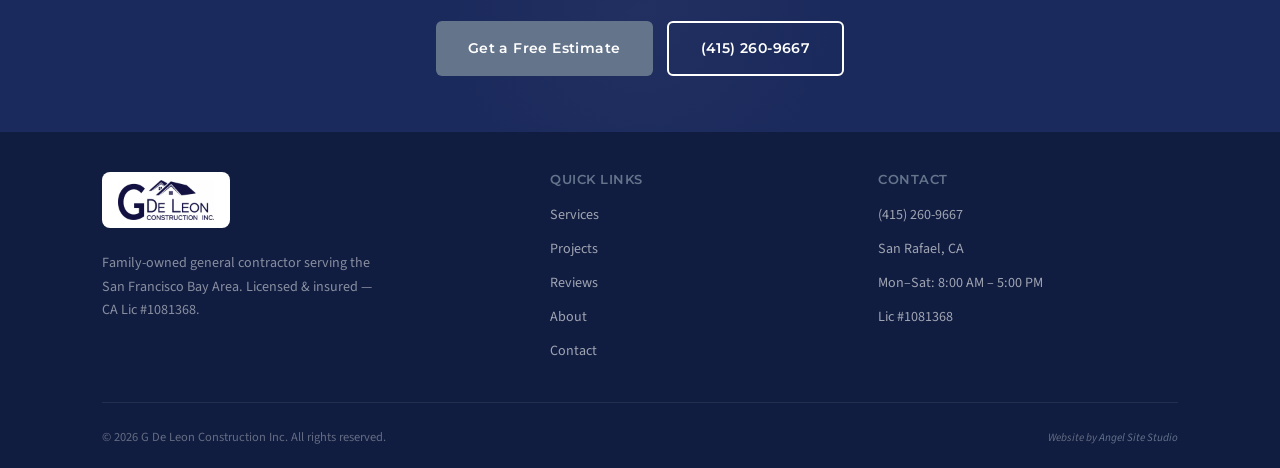
==== commit ff877af9: "Add project images, fix contact nav bug, rename gallery item - Add 6 project photos (kitchens, bathr" ====
--- a/index.html
+++ b/index.html
@@ -152,7 +152,7 @@
     <div class="container">
       <div class="split-grid">
         <div class="split-image">
-          <img src="https://images.unsplash.com/photo-1504307651254-35680f356dfd?w=800&q=85" alt="Construction professional at work" loading="lazy" />
+          <img src="images/03-kitchen-island.jpg" alt="Beautiful kitchen island by G De Leon Construction" loading="lazy" />
         </div>
         <div class="split-content">
           <span class="label">About Us</span>
--- a/css/styles.css
+++ b/css/styles.css
@@ -247,7 +247,7 @@
 .hero-bg {
   position: absolute;
   inset: 0;
-  background-image: url('https://images.unsplash.com/photo-1600585154340-be6161a56a0c?w=1800&q=90');
+  background-image: url('../images/01-kitchen-remodel-modern.jpg');
   background-size: cover;
   background-position: center;
 }
@@ -347,6 +347,8 @@
 /* ---------- Services Grid ---------- */
 .services-section {
   background: var(--off-white);
+  position: relative;
+  overflow: hidden;
 }
 
 .services-grid {
@@ -1158,10 +1160,18 @@
   .values-grid { grid-template-columns: repeat(2, 1fr); }
   .bubbles-grid { grid-template-columns: repeat(2, 1fr); }
 
+  .main-nav { gap: 18px; }
+  .main-nav a { font-size: 0.78rem; }
   .logo img { height: 48px; }
+  .container { padding: 0 24px; }
 }
 
 @media (max-width: 768px) {
+  :root { --header-h: 72px; }
+
+  .site-header { padding: 12px 0; }
+  .logo img { height: 42px; }
+
   .main-nav {
     position: fixed;
     top: var(--header-h);
@@ -1171,10 +1181,12 @@
     background: var(--white);
     flex-direction: column;
     justify-content: center;
-    gap: 16px;
+    align-items: center;
+    gap: 20px;
     opacity: 0;
     pointer-events: none;
     transition: opacity var(--transition);
+    z-index: 999;
   }
   .main-nav.open {
     opacity: 1;
@@ -1187,21 +1199,104 @@
   .nav-toggle { display: flex; }
   .header-phone { display: none; }
 
-  .hero { min-height: auto; padding: 32px 0; }
-  .hero-content h1 { font-size: 2rem; }
-  .hero-image { max-height: 300px; }
-
-  .stats-grid { grid-template-columns: 1fr 1fr; gap: 16px; }
+  /* Hero */
+  .hero { min-height: 75vh; padding-top: var(--header-h); }
+  .hero-content { padding: 20px 0; }
+  .hero-content .label {
+    font-size: 0.65rem;
+    letter-spacing: 0.08em;
+    margin-bottom: 16px;
+    background: rgba(0,0,0,0.3);
+    display: inline-block;
+    padding: 6px 14px;
+    border-radius: 20px;
+    color: rgba(255,255,255,0.9);
+  }
+  .hero-content h1 { font-size: 2rem; line-height: 1.15; margin-bottom: 14px; }
+  .hero-content p { font-size: 0.9rem; line-height: 1.55; margin-bottom: 24px; padding: 0 16px; }
+  .hero-btns { flex-direction: column; align-items: center; gap: 10px; }
+  .hero-btns .btn { width: 240px; padding: 13px 24px; font-size: 0.82rem; text-align: center; }
+
+  /* Stats */
+  .stats-grid { grid-template-columns: 1fr; gap: 0; padding: 24px 0; }
+  .stat-item {
+    gap: 14px;
+    justify-content: flex-start;
+    padding: 14px 0;
+    border-bottom: 1px solid var(--border);
+  }
+  .stat-item:last-child { border-bottom: none; }
+  .stat-icon { width: 38px; height: 38px; }
+  .stat-icon svg { width: 17px; height: 17px; }
+  .stat-text strong { font-size: 0.88rem; white-space: nowrap; }
+  .stat-text span { font-size: 0.78rem; line-height: 1.4; }
+
+  /* Sections */
+  .section { padding: 40px 0; }
+  .section-sm { padding: 28px 0; }
+  .container { padding: 0 20px; }
+
+  /* Section headings */
+  .section-label { font-size: 0.72rem; }
+  .section-title { font-size: 1.6rem; }
+  .section-sub { font-size: 0.9rem; }
+
+  /* Grids to single column */
   .services-grid { grid-template-columns: 1fr; }
   .bubbles-grid { grid-template-columns: 1fr; }
   .testimonials-grid { grid-template-columns: 1fr; }
   .gallery-grid { grid-template-columns: 1fr; }
-  .footer-grid { grid-template-columns: 1fr; gap: 20px; }
+  .footer-grid { grid-template-columns: 1fr; gap: 24px; }
   .values-grid { grid-template-columns: 1fr; }
   .form-row { grid-template-columns: 1fr; }
 
-  .section { padding: 40px 0; }
-  .section-sm { padding: 28px 0; }
-
-  .logo img { height: 42px; }
-}
+  /* Service cards */
+  .service-card { padding: 1.25rem; }
+  .service-card h3 { font-size: 1rem; }
+  .service-card p { font-size: 0.85rem; }
+
+  /* Service bubbles */
+  .service-bubble { padding: 1.25rem; }
+  .bubble-icon { width: 52px; height: 52px; margin-bottom: 12px; }
+  .service-bubble h3 { font-size: 1rem; }
+  .service-bubble p { font-size: 0.85rem; }
+
+  /* Split sections */
+  .split-grid { grid-template-columns: 1fr; gap: 24px; }
+  .split-image { aspect-ratio: 16/10; }
+
+  /* Testimonials */
+  .testimonial-card { padding: 1.25rem; }
+
+  /* CTA section */
+  .cta-section h2 { font-size: 1.5rem; }
+  .cta-section p { font-size: 0.9rem; }
+  .cta-btns { flex-direction: column; align-items: center; gap: 10px; }
+  .cta-btns .btn { width: 100%; max-width: 280px; }
+
+  /* Contact form */
+  .contact-grid { grid-template-columns: 1fr; gap: 32px; }
+
+  /* Page hero (inner pages) */
+  .page-hero { padding-top: calc(var(--header-h) + 32px); padding-bottom: 32px; }
+  .page-hero h1 { font-size: 1.5rem; }
+  .page-hero p { font-size: 0.88rem; }
+
+  /* Footer */
+  .footer-brand p { max-width: 100%; }
+  .footer-brand img { height: 36px; }
+  .footer-bottom { flex-direction: column; text-align: center; gap: 8px; }
+  .footer-bottom span { font-size: 0.78rem; }
+
+  /* Contact info card */
+  .contact-info { padding: 1.25rem; }
+  .contact-info h3 { font-size: 1.1rem; }
+}
+
+@media (max-width: 480px) {
+  .hero-content h1 { font-size: 1.5rem; }
+  .hero-content p { font-size: 0.85rem; padding: 0 12px; }
+  .hero-btns .btn { width: 220px; font-size: 0.8rem; padding: 12px 20px; }
+  .logo img { height: 36px; }
+  .section { padding: 32px 0; }
+}
